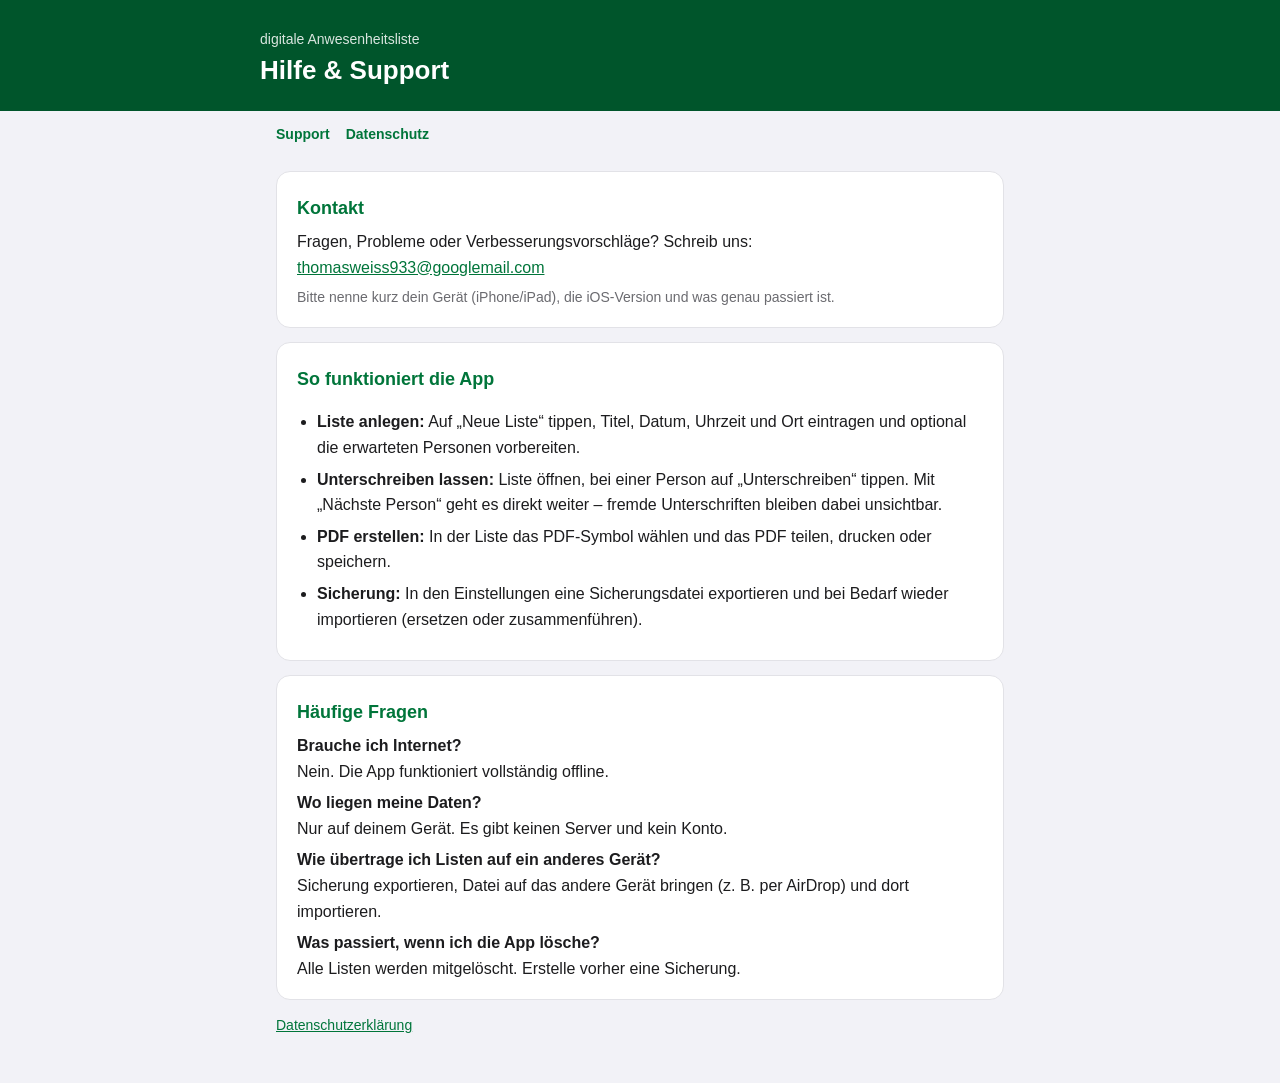
==== index.html @ 8ec5bc74 "Support- und Datenschutzseite fuer die digitale Anwesenheitsliste Co-Authored-By: Claude Opus 5.5 <n" ====
<!doctype html>
<html lang="de">
<head>
<meta charset="utf-8">
<meta name="viewport" content="width=device-width, initial-scale=1">
<title>Support – digitale Anwesenheitsliste</title>
<link rel="stylesheet" href="style.css">
</head>
<body>
<header><div class="wrap">
  <p class="app">digitale Anwesenheitsliste</p>
  <h1>Hilfe &amp; Support</h1>
</div></header>
<nav><a href="index.html">Support</a><a href="datenschutz.html">Datenschutz</a></nav>
<main>
  <section>
    <h2>Kontakt</h2>
    <p>Fragen, Probleme oder Verbesserungsvorschläge? Schreib uns:
      <a href="mailto:thomasweiss933@googlemail.com">thomasweiss933@googlemail.com</a></p>
    <p class="muted">Bitte nenne kurz dein Gerät (iPhone/iPad), die iOS-Version und was genau passiert ist.</p>
  </section>

  <section>
    <h2>So funktioniert die App</h2>
    <ul>
      <li><strong>Liste anlegen:</strong> Auf „Neue Liste“ tippen, Titel, Datum, Uhrzeit und Ort eintragen und optional
        die erwarteten Personen vorbereiten.</li>
      <li><strong>Unterschreiben lassen:</strong> Liste öffnen, bei einer Person auf „Unterschreiben“ tippen.
        Mit „Nächste Person“ geht es direkt weiter – fremde Unterschriften bleiben dabei unsichtbar.</li>
      <li><strong>PDF erstellen:</strong> In der Liste das PDF-Symbol wählen und das PDF teilen, drucken oder speichern.</li>
      <li><strong>Sicherung:</strong> In den Einstellungen eine Sicherungsdatei exportieren und bei Bedarf wieder importieren
        (ersetzen oder zusammenführen).</li>
    </ul>
  </section>

  <section>
    <h2>Häufige Fragen</h2>
    <p><strong>Brauche ich Internet?</strong><br>Nein. Die App funktioniert vollständig offline.</p>
    <p><strong>Wo liegen meine Daten?</strong><br>Nur auf deinem Gerät. Es gibt keinen Server und kein Konto.</p>
    <p><strong>Wie übertrage ich Listen auf ein anderes Gerät?</strong><br>Sicherung exportieren, Datei auf das andere
      Gerät bringen (z. B. per AirDrop) und dort importieren.</p>
    <p><strong>Was passiert, wenn ich die App lösche?</strong><br>Alle Listen werden mitgelöscht. Erstelle vorher eine Sicherung.</p>
  </section>

  <p class="muted"><a href="datenschutz.html">Datenschutzerklärung</a></p>
</main>
</body>
</html>
---- style.css ----
:root {
  --green: #00753a;
  --green-dark: #00552b;
  --bg: #f2f2f7;
  --card: #ffffff;
  --text: #1c1c1e;
  --muted: #6b6b70;
  --line: #e2e2e7;
}
@media (prefers-color-scheme: dark) {
  :root {
    --bg: #000000;
    --card: #1c1c1e;
    --text: #f2f2f7;
    --muted: #a1a1a6;
    --line: #38383a;
  }
}
* { box-sizing: border-box; }
body {
  margin: 0;
  font: 16px/1.6 -apple-system, BlinkMacSystemFont, "Segoe UI", Roboto, sans-serif;
  background: var(--bg);
  color: var(--text);
}
header {
  background: var(--green-dark);
  color: #fff;
  padding: 28px 16px 24px;
}
header .wrap { max-width: 760px; margin: 0 auto; }
header .app { font-size: 14px; opacity: .85; margin: 0 0 4px; }
header h1 { margin: 0; font-size: 26px; line-height: 1.25; }
nav { max-width: 760px; margin: 0 auto; padding: 12px 16px 0; font-size: 14px; }
nav a { color: var(--green); margin-right: 16px; text-decoration: none; font-weight: 600; }
main { max-width: 760px; margin: 0 auto; padding: 12px 16px 40px; }
section {
  background: var(--card);
  border: 1px solid var(--line);
  border-radius: 14px;
  padding: 4px 20px 12px;
  margin: 14px 0;
}
h2 { font-size: 18px; color: var(--green); margin: 18px 0 6px; }
@media (prefers-color-scheme: dark) { h2, nav a { color: #4cc27d; } }
p, li { margin: 6px 0; }
ul { padding-left: 20px; }
a { color: var(--green); }
.muted { color: var(--muted); font-size: 14px; }
footer { max-width: 760px; margin: 0 auto; padding: 0 16px 32px; }
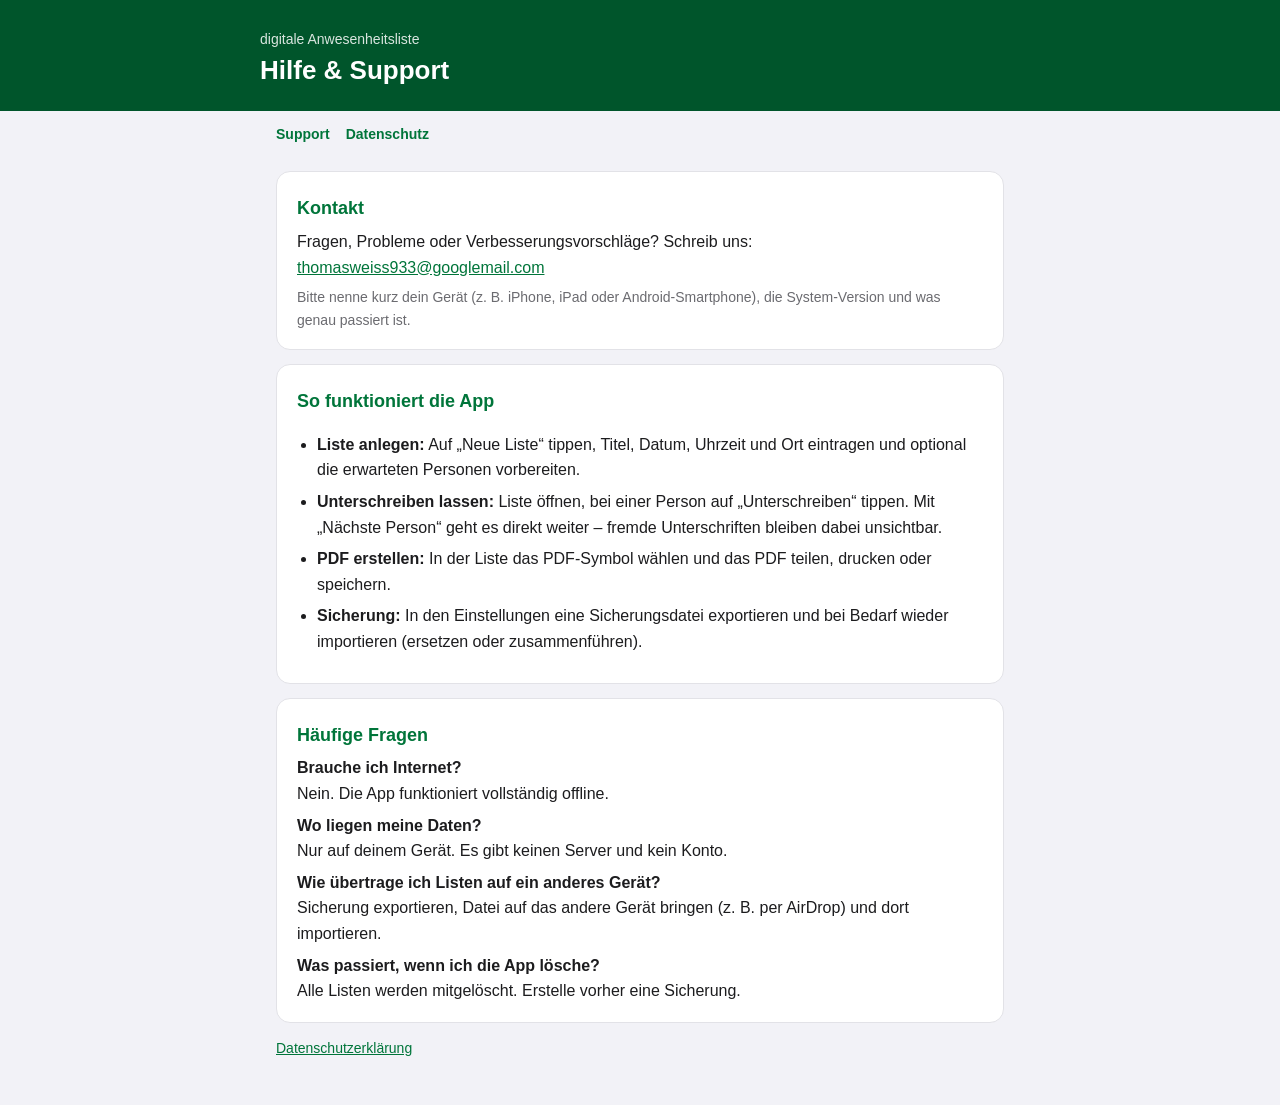
==== commit 268831a3: "Datenschutz und Support: Android ergaenzt Co-Authored-By: Claude Opus 5.5 <noreply@anthropic.com>" ====
--- a/index.html
+++ b/index.html
@@ -17,7 +17,7 @@
     <h2>Kontakt</h2>
     <p>Fragen, Probleme oder Verbesserungsvorschläge? Schreib uns:
       <a href="mailto:thomasweiss933@googlemail.com">thomasweiss933@googlemail.com</a></p>
-    <p class="muted">Bitte nenne kurz dein Gerät (iPhone/iPad), die iOS-Version und was genau passiert ist.</p>
+    <p class="muted">Bitte nenne kurz dein Gerät (z. B. iPhone, iPad oder Android-Smartphone), die System-Version und was genau passiert ist.</p>
   </section>
 
   <section>
